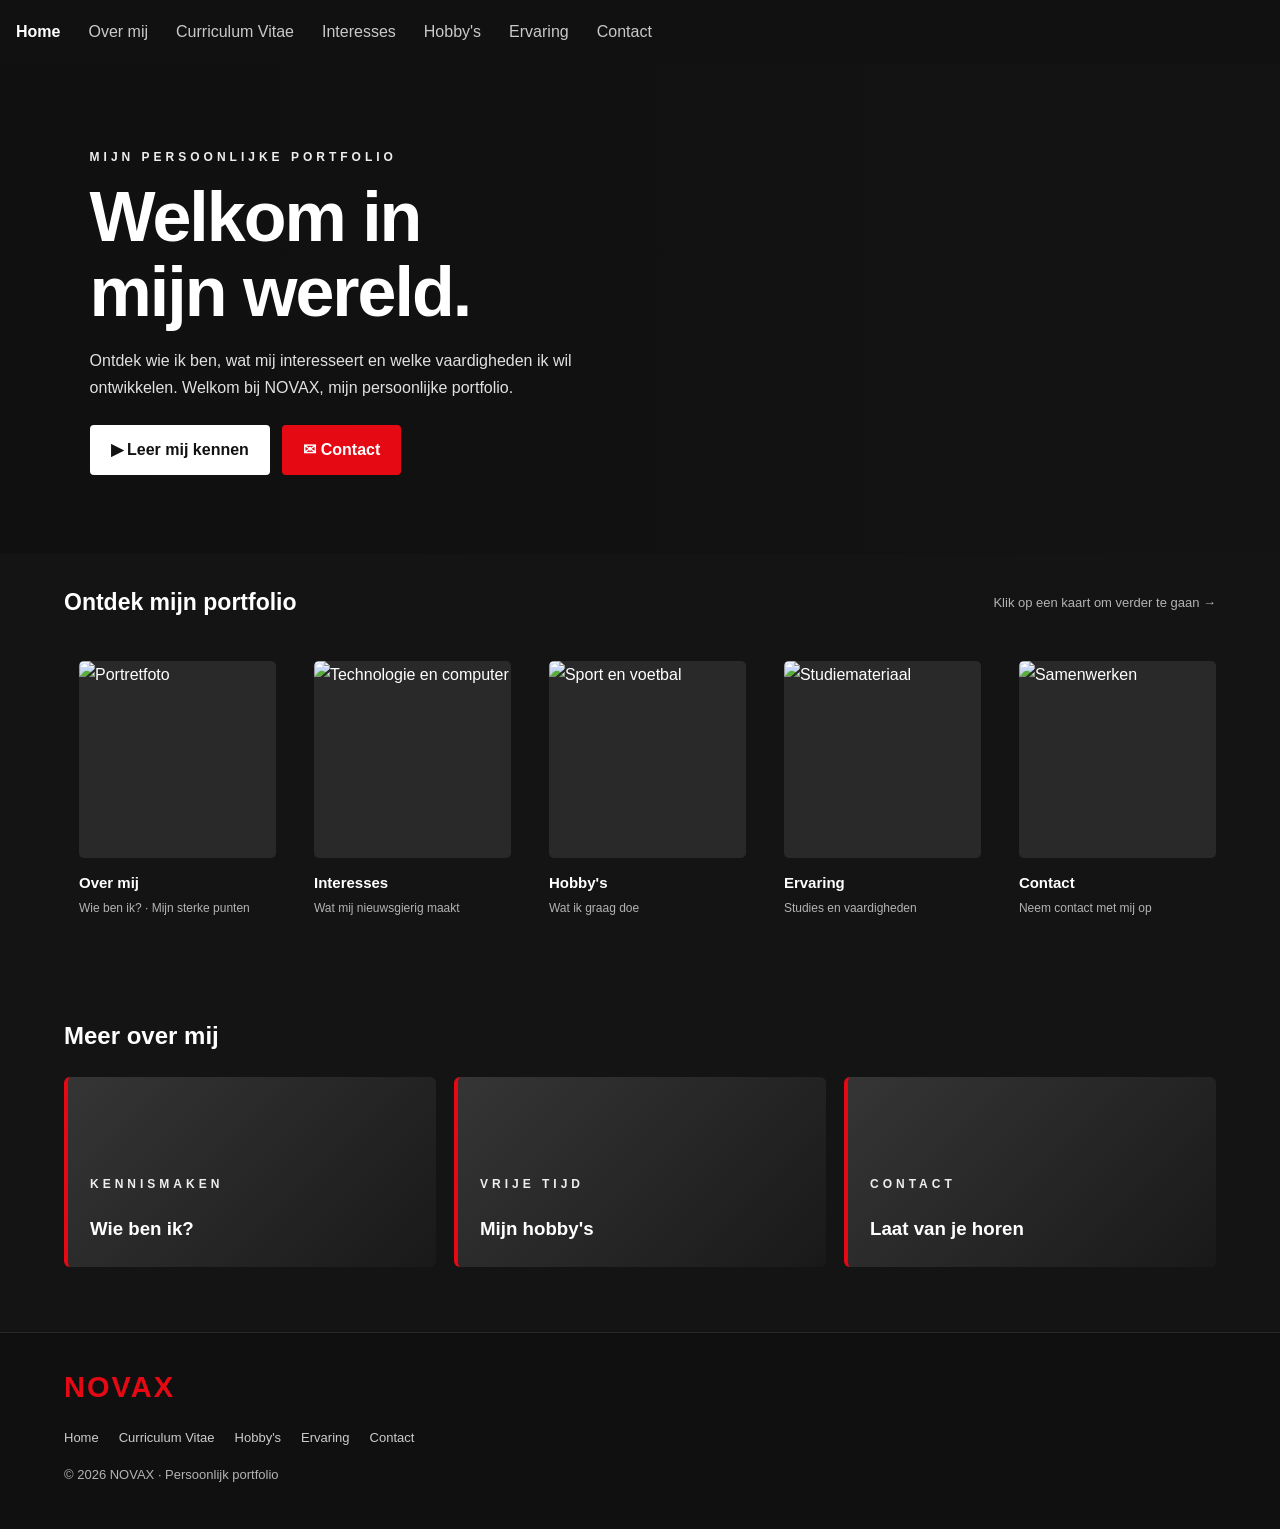
==== index.html @ 5c3f1adf "Add files via upload" ====
<!DOCTYPE html>

<html lang="nl">
<head>
<meta charset="utf-8"/>
<meta content="width=device-width, initial-scale=1.0" name="viewport"/>
<meta content="Het persoonlijke portfolio van NOVAX — Home." name="description"/>
<meta content="Divine Wilson" name="author"/>
<title>Home | NOVAX Portfolio</title>
<link href="images/favicon.png" rel="icon" type="image/png"/>
<link href="style.css" rel="stylesheet"/>
</head>
<body>
<header class="topbar">
<nav aria-label="Hoofdnavigatie" class="nav-links">
<a aria-current="page" data-page="index.html" href="index.html">Home</a>
<a data-page="cv.html" href="cv.html">Over mij</a>
<a data-page="cv.html" href="cv.html">Curriculum Vitae</a>
<a data-page="hobbies.html" href="hobbies.html">Interesses</a>
<a data-page="hobbies.html" href="hobbies.html">Hobby's</a>
<a data-page="ervaring.html" href="ervaring.html">Ervaring</a>
<a data-page="contact.html" href="contact.html">Contact</a>
</nav>
</header>
<main>
<main>
<section class="hero home-hero">
<div class="hero-content">
<p class="eyebrow">MIJN PERSOONLIJKE PORTFOLIO</p>
<h1>Welkom in<br/>mijn wereld.</h1>
<p class="description">
                Ontdek wie ik ben, wat mij interesseert en welke
                vaardigheden ik wil ontwikkelen. Welkom bij NOVAX,
                mijn persoonlijke portfolio.
            </p>
<a class="button" href="cv.html">▶ Leer mij kennen</a>
<a class="button red" href="contact.html">✉ Contact</a>
</div>
</section>
<section class="catalog">
<div class="section-heading">
<h2>Ontdek mijn portfolio</h2>
<span class="muted">Klik op een kaart om verder te gaan →</span>
</div>
<div class="card-row">
<a class="media-card" href="cv.html">
<div class="cover">
<img alt="Portretfoto" src="images/mezelf.jpeg"/>
<button aria-label="Open Over mij" class="play" tabindex="-1">▶</button>
</div>
<div class="card-info">
<h3>Over mij</h3>
<p>Wie ben ik? · Mijn sterke punten</p>
</div>
</a>
<a class="media-card" href="hobbies.html">
<div class="cover">
<img alt="Technologie en computer" src="images/banner.png"/>
<button aria-label="Open Interesses" class="play" tabindex="-1">▶</button>
</div>
<div class="card-info">
<h3>Interesses</h3>
<p>Wat mij nieuwsgierig maakt</p>
</div>
</a>
<a class="media-card" href="hobbies.html">
<div class="cover">
<img alt="Sport en voetbal" src="images/sport2.jpeg"/>
<button aria-label="Open Hobby's" class="play" tabindex="-1">▶</button>
</div>
<div class="card-info">
<h3>Hobby's</h3>
<p>Wat ik graag doe</p>
</div>
</a>
<a class="media-card" href="ervaring.html">
<div class="cover">
<img alt="Studiemateriaal" src="images/mezelf2.jpg"/>
<button aria-label="Open Ervaring" class="play" tabindex="-1">▶</button>
</div>
<div class="card-info">
<h3>Ervaring</h3>
<p>Studies en vaardigheden</p>
</div>
</a>
<a class="media-card" href="contact.html">
<div class="cover">
<img alt="Samenwerken" src="images/sport2.jpeg"/>
<button aria-label="Open Contact" class="play" tabindex="-1">▶</button>
</div>
<div class="card-info">
<h3>Contact</h3>
<p>Neem contact met mij op</p>
</div>
</a>
</div>
</section>
<section class="catalog">
<h2>Meer over mij</h2>
<div class="feature-grid">
<a class="feature-card" href="cv.html">
<div>
<p class="eyebrow">KENNISMAKEN</p>
<h3>Wie ben ik?</h3>
</div>
</a>
<a class="feature-card" href="hobbies.html">
<div>
<p class="eyebrow">VRIJE TIJD</p>
<h3>Mijn hobby's</h3>
</div>
</a>
<a class="feature-card" href="contact.html">
<div>
<p class="eyebrow">CONTACT</p>
<h3>Laat van je horen</h3>
</div>
</a>
</div>
</section>
</main>
</main>
<footer>
<a class="logo" href="index.html">NOVAX</a>
<div class="footer-links">
<a href="index.html">Home</a>
<a href="cv.html">Curriculum Vitae</a>
<a href="hobbies.html">Hobby's</a><a href="ervaring.html">Ervaring</a><a href="contact.html">Contact</a>
</div>
<p>© 2026 NOVAX · Persoonlijk portfolio</p>
</footer>
<script defer="" src="main.js"></script>
</body>
</html>
---- style.css ----
:root {
    --bg: #141414;
    --surface: #222;
    --accent: #e50914;
    --text: #fff;
    --muted: #b3b3b3;
}

* {
    box-sizing: border-box;
}

html {
    scroll-behavior: smooth;
    scroll-padding-top: 85px;
}

body {
    margin: 0;
    background: var(--bg);
    color: var(--text);
    font-family: Arial, Helvetica, sans-serif;
    line-height: 1.7;
}

a {
    color: inherit;
    text-decoration: none;
}

button, input, textarea, select {
    font: inherit;
}

/* BOVENSTE NAVIGATIE */

.topbar {
    position: sticky;
    top: 0;
    z-index: 100;
    min-height: 76px;
    display: flex;
    align-items: center;
    gap: 30px;
    padding: 12px 5%;
    background: #101010f5;
    border-bottom: 1px solid #292929;
    backdrop-filter: blur(12px);
}

.logo {
    color: var(--accent);
    font-size: 29px;
    font-weight: 900;
    letter-spacing: 2px;
}

.nav-links {
    display: flex;
    flex-wrap: wrap;
    gap: 20px;
}

.nav-links a {
    color: #c5c5c5;
    font-size: 13px;
    transition: color .2s;
}

.nav-links a:hover,
.nav-links a.active {
    color: white;
}

.avatar {
    margin-left: auto;
    display: grid;
    place-items: center;
    flex-shrink: 0;
    width: 36px;
    height: 36px;
    border-radius: 5px;
    background: var(--accent);
    font-weight: bold;
}


.page {
    display: block;
    min-height: 75vh;
}

@keyframes appear {
    from { opacity: 0; transform: translateY(7px); }
    to { opacity: 1; transform: translateY(0); }
}

/* BANNERS */

.hero {
    position: relative;
    min-height: 490px;
    display: flex;
    align-items: center;
    padding: 70px 7%;
    background-size: cover;
    background-position: center;
    overflow: hidden;
}

.hero::before {
    content: "";
    position: absolute;
    inset: 0;
    background:
        linear-gradient(90deg, #101010f5, #101010a8 50%, #10101015),
        linear-gradient(0deg, var(--bg), transparent 45%);
}

.hero-content {
    position: relative;
    z-index: 1;
    max-width: 680px;
}

.home-hero {
    background-image: url("images/banner.png");
}

.about-hero {
    background-image: url("images/banner.png");
}


.interest-hero {
    background-image: url("images/muziek.jpeg");
}

.hobby-hero {
    background-image: url("images/sport.jpeg");
}

.experience-hero {
    background-image: url("images/mezelf2.jpg");
}

.contact-hero {
    background-image: url("images/banner.png");
}

.eyebrow {
    color: #eee;
    font-size: 12px;
    font-weight: bold;
    letter-spacing: 4px;
}

.hero h1 {
    margin: 12px 0;
    font-size: clamp(40px, 6vw, 70px);
    line-height: 1.08;
    letter-spacing: -2px;
}

.hero p.description {
    max-width: 550px;
    color: #e1e1e1;
}

.button {
    display: inline-block;
    padding: 11px 21px;
    margin: 8px 8px 8px 0;
    border: 0;
    border-radius: 4px;
    background: white;
    color: #111;
    font-weight: bold;
    cursor: pointer;
    transition: transform .2s, background .2s;
}

.button:hover {
    transform: scale(1.04);
    background: #ddd;
}

.button.red {
    background: var(--accent);
    color: white;
}

.button.red:hover {
    background: #b80710;
}

/* KAARTEN */

.catalog {
    padding: 10px 5% 30px;
}

.section-heading {
    display: flex;
    align-items: center;
    justify-content: space-between;
    gap: 15px;
}

.section-heading h2 {
    font-size: 23px;
}

.muted {
    color: var(--muted);
    font-size: 13px;
}

.card-row {
    display: flex;
    gap: 18px;
    overflow-x: auto;
    padding: 10px 5px 28px;
    scrollbar-color: #555 #222;
}

.media-card {
    flex: 0 0 19%;
    min-width: 165px;
    padding: 10px;
    border-radius: 7px;
    background: transparent;
    cursor: pointer;
    transition: background .25s, transform .25s;
}

.media-card:hover {
    background: #272727;
    transform: translateY(-4px);
}

.cover {
    position: relative;
    aspect-ratio: 1;
    overflow: hidden;
    border-radius: 5px;
    background: #292929;
}

.cover img {
    width: 100%;
    height: 100%;
    object-fit: cover;
    display: block;
    transition: transform .4s, filter .3s;
}

.media-card:hover .cover img {
    transform: scale(1.08);
    filter: brightness(.7);
}

.play {
    position: absolute;
    right: 12px;
    bottom: 12px;
    width: 46px;
    height: 46px;
    border-radius: 50%;
    border: 0;
    background: var(--accent);
    color: white;
    font-size: 18px;
    box-shadow: 0 5px 15px #0008;
    opacity: 0;
    transform: translateY(8px);
    transition: opacity .25s, transform .25s;
}

.media-card:hover .play {
    opacity: 1;
    transform: translateY(0);
}

.card-info h3 {
    margin: 12px 0 2px;
    font-size: 15px;
}

.card-info p {
    margin: 0;
    color: var(--muted);
    font-size: 12px;
}

.feature-grid {
    display: grid;
    grid-template-columns: repeat(3, 1fr);
    gap: 18px;
    padding-bottom: 35px;
}

.feature-card {
    min-height: 190px;
    padding: 22px;
    display: flex;
    align-items: flex-end;
    border-radius: 6px;
    background: linear-gradient(135deg, #353535, #191919);
    border-left: 4px solid var(--accent);
    transition: transform .25s;
    cursor: pointer;
}

.feature-card:hover {
    transform: translateY(-4px);
}

.feature-card h3 {
    margin-bottom: 0;
}

/* DETAILPAGINA'S */

.detail-layout {
    min-height: 75vh;
}

.sidebar {
    position: fixed;
    z-index: 50;
    top: 76px;
    bottom: 0;
    left: 0;
    width: 66px;
    display: flex;
    flex-direction: column;
    align-items: center;
    gap: 16px;
    padding: 20px 8px;
    background: #0b0b0b;
    border-right: 1px solid #292929;
}

.sidebar a {
    display: grid;
    place-items: center;
    width: 42px;
    height: 42px;
    border-radius: 50%;
    background: #242424;
    font-size: 19px;
    transition: background .2s, transform .2s;
}

.sidebar a:hover {
    background: var(--accent);
    transform: scale(1.06);
}

.sidebar .back-link {
    width: 42px;
    height: auto;
    padding: 10px 0;
    background: transparent;
    font-size: 11px;
    writing-mode: vertical-rl;
    transform: rotate(180deg);
}

.sidebar .back-link:hover {
    background: transparent;
    color: var(--accent);
    transform: rotate(180deg);
}

.detail-main {
    margin-left: 66px;
}

.detail-hero {
    position: relative;
    min-height: 340px;
    display: flex;
    align-items: flex-end;
    padding: 50px 7%;
    background-position: center;
    background-size: cover;
}

.detail-hero::before {
    content: "";
    position: absolute;
    inset: 0;
    background: linear-gradient(0deg, var(--bg), #1115 85%);
}

.detail-hero > div {
    position: relative;
    z-index: 1;
}

.detail-hero h1 {
    font-size: clamp(35px, 5vw, 60px);
    line-height: 1.1;
    margin: 10px 0;
}

.content {
    max-width: 1000px;
    padding: 25px clamp(20px, 6vw, 70px) 60px;
}

.content h2 {
    margin-top: 32px;
    font-size: 27px;
}

.content h3 {
    margin-top: 25px;
    color: #f0b8b8;
}

.content p,
.content li {
    color: #d0d0d0;
    line-height: 1.9;
}

.content a.text-link {
    color: #ff777d;
    text-decoration: underline;
}

.detail-image {
    display: block;
    width: 100%;
    max-height: 340px;
    object-fit: cover;
    border-radius: 6px;
    margin: 20px 0;
}

.profile-photo {
    float: right;
    width: min(270px, 42%);
    aspect-ratio: 4 / 5;
    object-fit: cover;
    border-radius: 7px;
    margin: 0 0 20px 25px;
}

.tags {
    display: flex;
    flex-wrap: wrap;
    gap: 9px;
    padding: 0;
    list-style: none;
}

.tags li {
    padding: 5px 12px;
    background: #292929;
    border-radius: 25px;
}

/* TABEL */

table {
    width: 100%;
    border-collapse: collapse;
    margin: 20px 0;
    background: #1e1e1e;
}

caption {
    text-align: left;
    padding: 10px;
    color: #ddd;
    font-size: 13px;
}

th, td {
    border: 1px solid #444;
    padding: 12px;
    text-align: left;
}

th {
    background: #292929;
}

/* FORMULIER */

.contact-form {
    display: grid;
    gap: 15px;
    margin: 25px 0;
}

.contact-form label {
    display: grid;
    gap: 7px;
    font-weight: bold;
}

.contact-form input:not([type="checkbox"]),
.contact-form textarea,
.contact-form select {
    width: 100%;
    padding: 12px;
    color: white;
    background: #202020;
    border: 1px solid #555;
    border-radius: 4px;
}

.contact-form textarea {
    min-height: 145px;
    resize: vertical;
}

.contact-form input:focus,
.contact-form textarea:focus,
.contact-form select:focus {
    outline: 2px solid var(--accent);
}

.form-note {
    color: var(--muted);
    font-size: 13px;
}

/* FOOTER */

footer {
    padding: 30px 5%;
    background: #101010;
    border-top: 1px solid #292929;
}

footer p {
    color: var(--muted);
    font-size: 13px;
}

.footer-links {
    display: flex;
    flex-wrap: wrap;
    gap: 20px;
    margin: 15px 0;
}

.footer-links a {
    color: #ccc;
    font-size: 13px;
}

/* RESPONSIVE */

@media (max-width: 850px) {
    .topbar {
        gap: 16px;
        flex-wrap: wrap;
    }

    .nav-links {
        gap: 12px;
    }

    .avatar {
        display: none;
    }

    .media-card {
        flex-basis: 28%;
    }

    .feature-grid {
        grid-template-columns: repeat(2, 1fr);
    }
}

@media (max-width: 580px) {
    .topbar {
        padding: 12px 4%;
    }

    .logo {
        font-size: 25px;
    }

    .nav-links {
        width: 100%;
        order: 3;
        flex-wrap: nowrap;
        overflow-x: auto;
    }

    .nav-links a {
        flex-shrink: 0;
        font-size: 12px;
    }

    .hero {
        min-height: 440px;
        padding: 80px 6%;
    }

    .hero h1 {
        font-size: 42px;
    }

    .catalog {
        padding-left: 4%;
        padding-right: 4%;
    }

    .media-card {
        flex-basis: 62%;
    }

    .feature-grid {
        grid-template-columns: 1fr;
    }

    .sidebar {
        top: 122px;
        width: 45px;
        padding: 15px 5px;
        gap: 12px;
    }

    .sidebar a {
        width: 34px;
        height: 34px;
        font-size: 15px;
    }

    .detail-main {
        margin-left: 45px;
    }

    .detail-hero {
        min-height: 260px;
        padding: 30px 6%;
    }

    .content {
        padding: 20px 16px 45px;
    }

    .profile-photo {
        float: none;
        display: block;
        width: min(100%, 300px);
        margin: 0 auto 20px;
    }

    th, td {
        padding: 8px;
        font-size: 12px;
    }
}

@media (prefers-reduced-motion: reduce) {
    *, *::before, *::after {
        animation-duration: .01ms !important;
        transition-duration: .01ms !important;
    }
}

/* Meerdere afzonderlijke HTML-pagina's */
.nav-links a[aria-current="page"] { color: #fff; font-weight: bold; }
:focus-visible { outline: 2px solid var(--accent); outline-offset: 3px; }
img { max-width: 100%; }


/* Navigatiemenu afgestemd op het voorbeeld */
.topbar {
    width: 100%;
    min-height: 64px;
    display: flex;
    align-items: center;
    padding: 0 16px;
    background: #111111;
    border: 0;
    box-shadow: none;
}
.nav-links {
    width: 100%;
    display: flex;
    align-items: center;
    justify-content: flex-start;
    gap: 28px;
    flex-wrap: wrap;
}
.nav-links a {
    color: #c9c9c9;
    font-size: 16px;
    font-weight: 400;
    text-decoration: none;
    white-space: nowrap;
    transition: color .2s ease;
}
.nav-links a:hover,
.nav-links a[aria-current="page"] {
    color: #ffffff;
}
.nav-links a[aria-current="page"] {
    font-weight: 700;
}
@media (max-width: 700px) {
    .topbar { padding: 12px 16px; }
    .nav-links { gap: 14px 20px; }
    .nav-links a { font-size: 15px; }
}
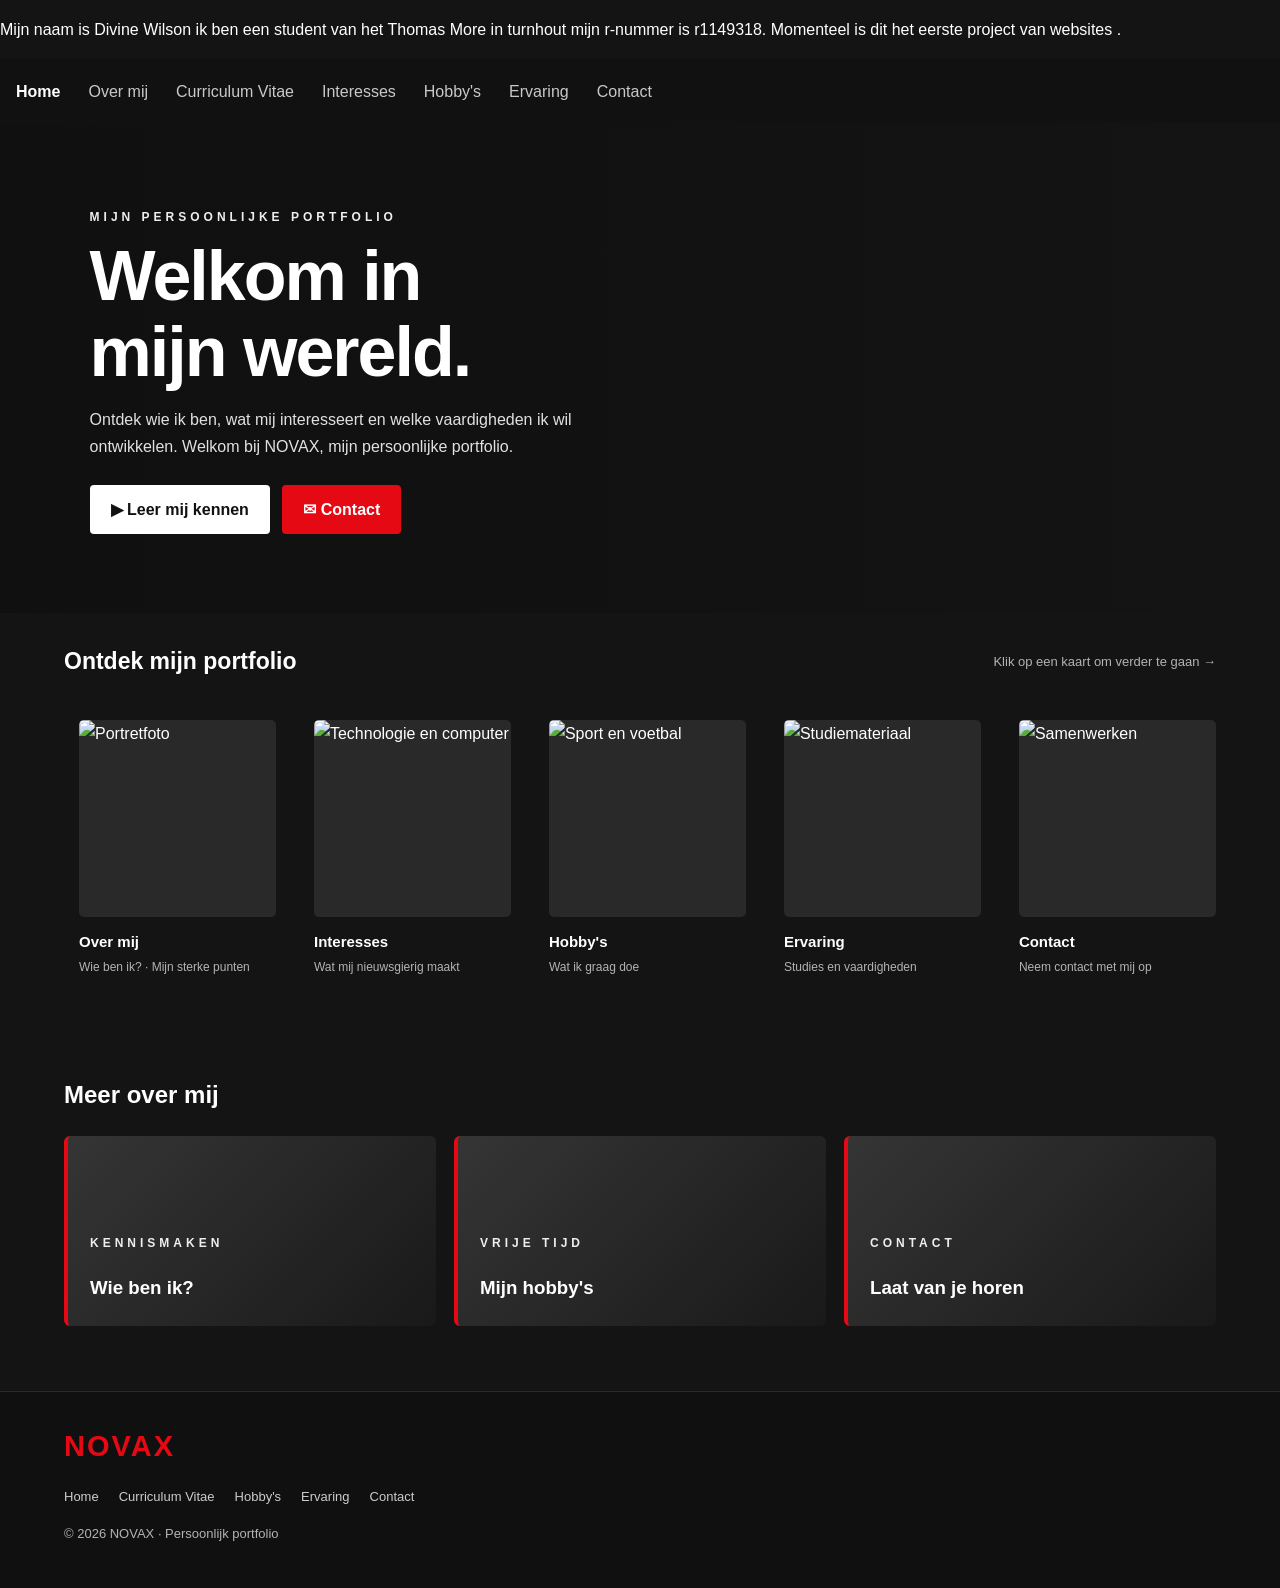
==== commit f35ec346: "Add author introduction to index.html Added introductory paragraph about the author." ====
--- a/index.html
+++ b/index.html
@@ -10,6 +10,9 @@
 <link href="images/favicon.png" rel="icon" type="image/png"/>
 <link href="style.css" rel="stylesheet"/>
 </head>
+  <p> Mijn naam is Divine Wilson ik ben een student van  het Thomas More in turnhout
+      mijn r-nummer is r1149318. Momenteel is dit het eerste project van
+      websites . <p>
 <body>
 <header class="topbar">
 <nav aria-label="Hoofdnavigatie" class="nav-links">
